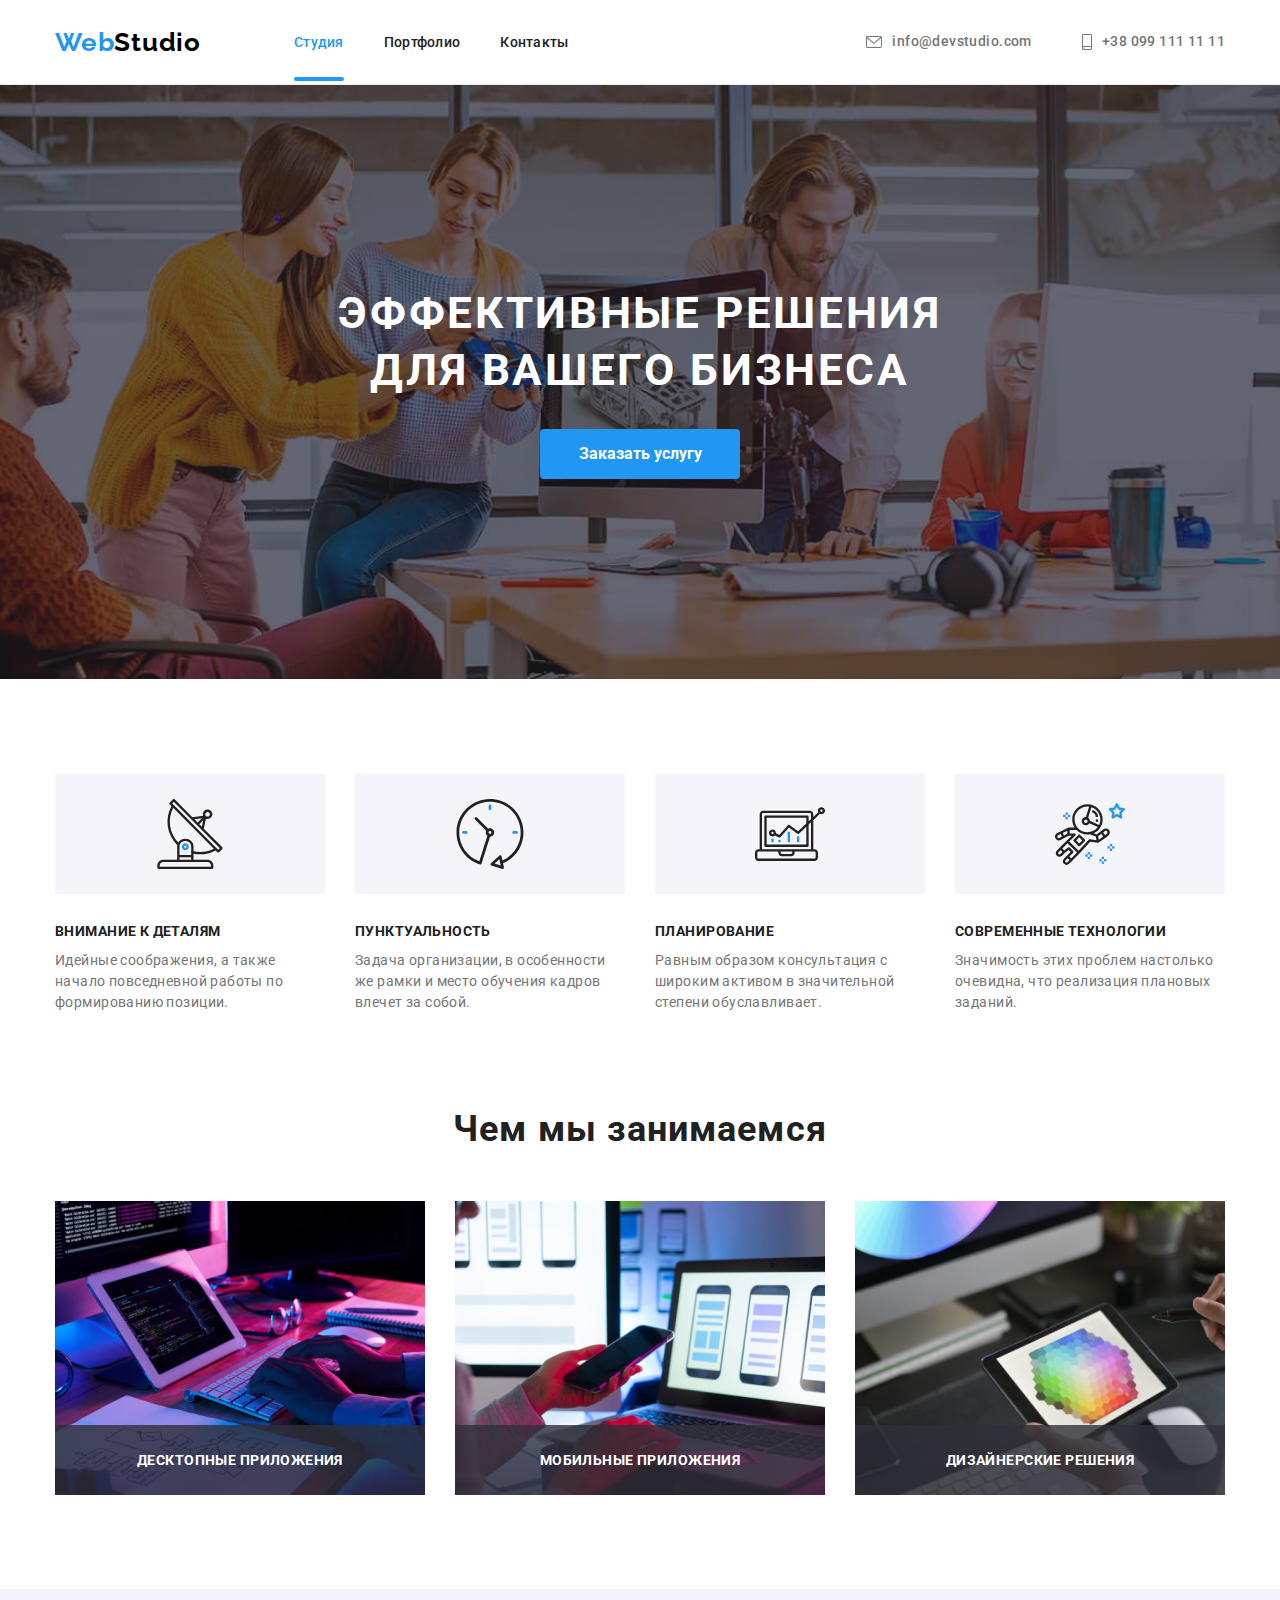
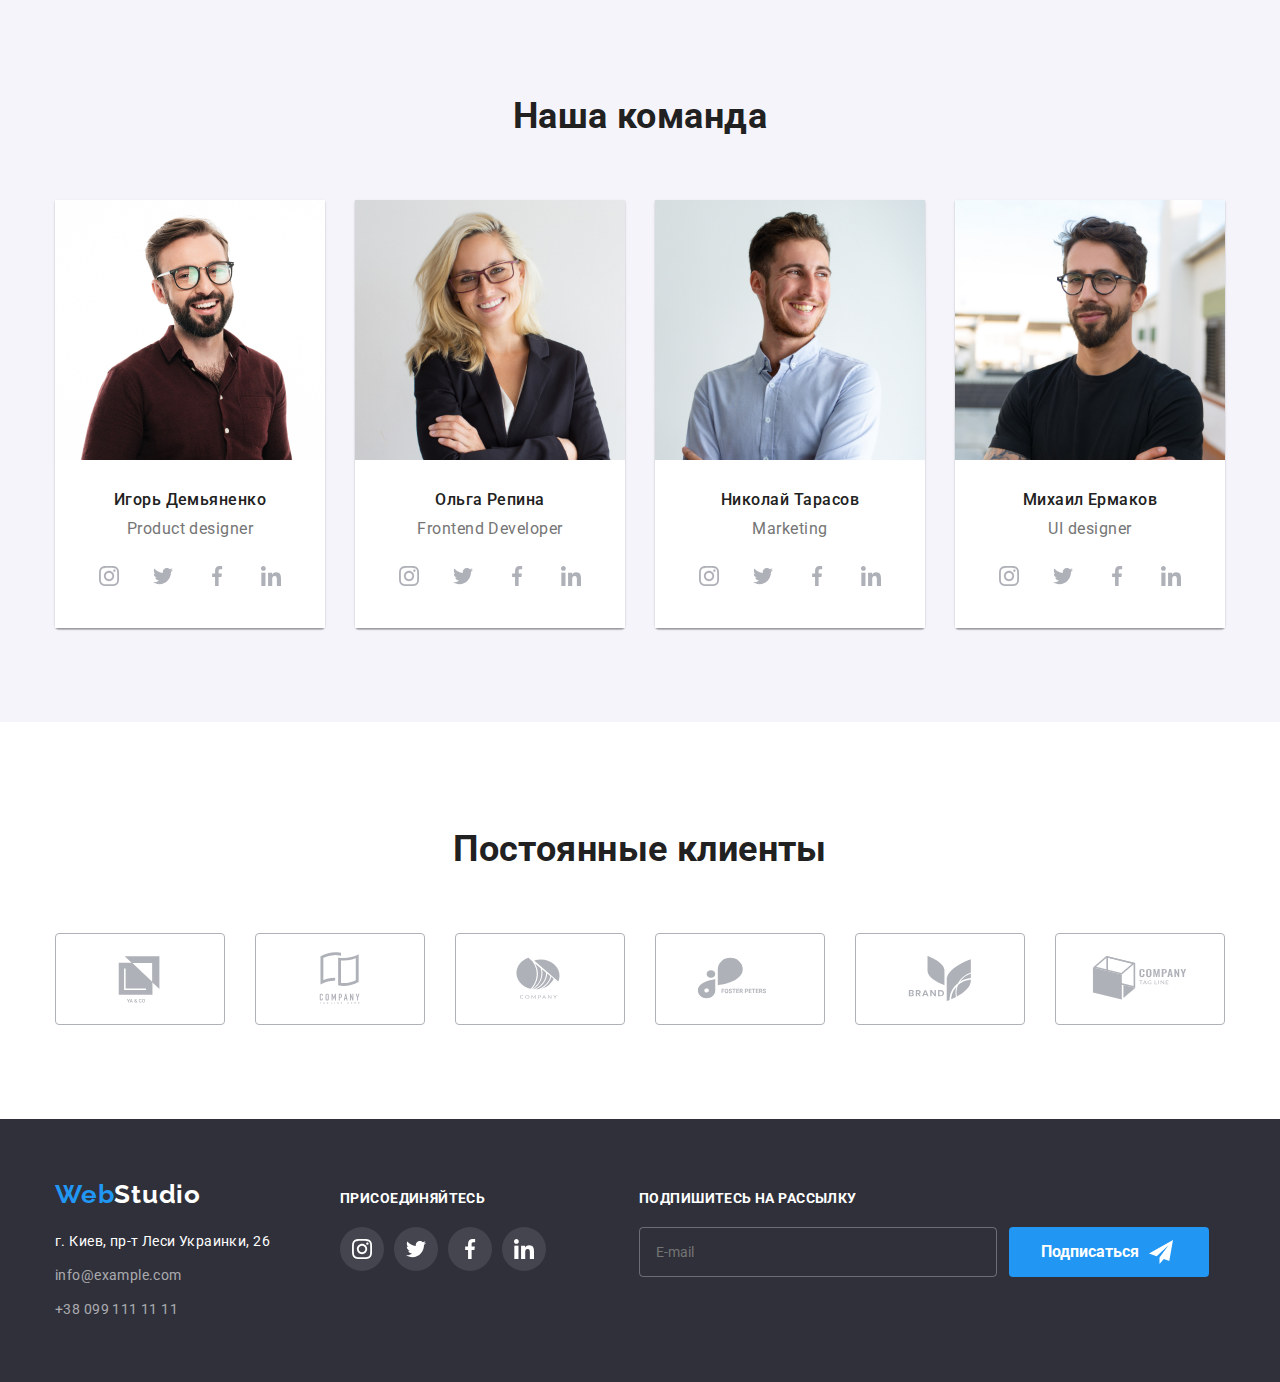
==== index.html @ f6fa7d11 "m" ====
<!DOCTYPE html>
<html lang="ru">
  <head>
    <meta charset="UTF-8" />
    <meta http-equiv="X-UA-Compatible" content="IE=edge" />
    <meta name="viewport" content="width=device-width, initial-scale=1.0" />
    <title>Homework 1</title>
    <link
      href="https://fonts.googleapis.com/css2?family=Raleway:wght@700&family=Roboto:wght@400;500;700;900&display=swap"
      rel="stylesheet"
    />
    <link
      rel="stylesheet"
      href="https://cdnjs.cloudflare.com/ajax/libs/modern-normalize/1.1.0/modern-normalize.min.css"
    />
    <link rel="stylesheet" href="./css/styles.css" />
  </head>

  <body class="page">
    <!--Шапка сайта-->
    <header class="page-header">
      <div class="container header-container">
        <a href="/" class="logoweb">Web<span class="logostudio">Studio</span></a>
        <nav class="nav">
          <ul class="nav-header">
            <li class="nav-item link"><a href="" class="nav-link current">Студия</a></li>
            <li class="nav-item link"><a href="./portfolio.html" class="nav-link">Портфолио</a></li>
            <li class="nav-item link"><a href="" class="nav-link">Контакты</a></li>
          </ul>
        </nav>
        <ul class="nav-container">
          <li class="nav-item-mail">
            <a href="mailto:info@devstudio.com" class="nav-link link">
              <svg class="nav-icon" width="16" height="12">
                <use href="./images/icons.svg#icon-envelope"></use>
              </svg>
              info@devstudio.com
            </a>
          </li>
          <li class="nav-item-tel">
            <a href="tel:+380991111111" class="nav-link link">
              <svg class="nav-icon" width="10" height="16">
                <use href="./images/icons.svg#icon-smartphone"></use>
              </svg>
              +38 099 111 11 11
            </a>
          </li>
        </ul>
      </div>
    </header>
    <main>
      <section class="hero">
        <div class="hero-container container">
          <h1 class="hero-title">Эффективные решения для вашего бизнеса</h1>
          <button type="button" class="button-text button" data-modal-open>Заказать услугу</button>
        </div>
      </section>

      <!--Наши преймущества-->
      <section class="our-advantages section">
        <div class="container">
          <h2 class="visually-hidden">Наши преймущества</h2>
          <ul class="our-advantages-list">
            <li class="advantages-list-item">
              <h3 class="advantages-title advantages-title-antenna">Внимание к деталям</h3>
              <p>
                Идейные соображения, а также начало повседневной работы по формированию позиции.
              </p>
            </li>
            <li class="advantages-list-item">
              <h3 class="advantages-title advantages-title-clock">Пунктуальность</h3>
              <p>
                Задача организации, в особенности же рамки и место обучения кадров влечет за собой.
              </p>
            </li>
            <li class="advantages-list-item">
              <h3 class="advantages-title advantages-title-diagram">Планирование</h3>
              <p>
                Равным образом консультация с широким активом в значительной степени обуславливает.
              </p>
            </li>
            <li class="advantages-list-item">
              <h3 class="advantages-title advantages-title-astronaut">Современные технологии</h3>
              <p>Значимость этих проблем настолько очевидна, что реализация плановых заданий.</p>
            </li>
          </ul>
        </div>
      </section>

      <!--Чем мы занимаемся-->
      <section class="whatdowedo">
        <div class="container container-whatdowedo">
          <h2 class="whatdowedo-title">Чем мы занимаемся</h2>
          <ul class="whatdowedo-list">
            <li class="whatdowedo-list-item">
              <img src="images/img.jpg" width="370" alt="A person typying on the laptop" />
              <p class="whatdowedo-overlay">Десктопные приложения</p>
            </li>
            <li class="whatdowedo-list-item">
              <img src="images/img2.jpg" width="370" alt="A preson looking up the phone" />
              <p class="whatdowedo-overlay">Мобильные приложения</p>
            </li>
            <li class="whatdowedo-list-item">
              <img src="images/img3.jpg" width="370" alt="A tablet with a picture" />
              <p class="whatdowedo-overlay">Дизайнерские решения</p>
            </li>
          </ul>
        </div>
      </section>

      <!--НАША КОММАНДА-->
      <section class="our-team-section section">
        <div class="container">
          <h2 class="our-team-title">Наша команда</h2>
          <ul class="our-team-list">
            <li class="our-team-list-item">
              <img
                src="images/productdesigner.jpg"
                width="270"
                alt="Team member product designer"
              />
              <div class="our-team-list-content-first">
                <h3 class="our-team-members">Игорь Демьяненко</h3>
                <p class="our-team-position">Product designer</p>
                <ul class="social-list list">
                  <li class="social-list-items">
                    <a href="" class="social-list-link link">
                      <svg class="social-list-icon" width="20" height="20">
                        <use href="./images/icons.svg#instagram"></use>
                      </svg>
                    </a>
                  </li>
                  <li class="social-list-items">
                    <a href="" class="social-list-link link">
                      <svg class="social-list-icon" width="20" height="20">
                        <use href="./images/icons.svg#twitter"></use>
                      </svg>
                    </a>
                  </li>
                  <li class="social-list-items">
                    <a href="" class="social-list-link link">
                      <svg class="social-list-icon" width="20" height="20">
                        <use href="./images/icons.svg#facebook"></use>
                      </svg>
                    </a>
                  </li>
                  <li class="social-list-items">
                    <a href="" class="social-list-link link">
                      <svg class="social-list-icon" width="20" height="20">
                        <use href="./images/icons.svg#linkedin"></use>
                      </svg>
                    </a>
                  </li>
                </ul>
              </div>
            </li>
            <li class="our-team-list-item">
              <img
                src="images/frontenddeveloper.jpg"
                width="270"
                alt="Team member Frontend developer"
              />
              <div class="our-team-list-content-second">
                <h3 class="our-team-members">Ольга Репина</h3>
                <p class="our-team-position">Frontend Developer</p>
                <ul class="social-list list">
                  <li class="social-list-items">
                    <a href="" class="social-list-link link">
                      <svg class="social-list-icon" width="20" height="20">
                        <use href="./images/icons.svg#instagram"></use>
                      </svg>
                    </a>
                  </li>
                  <li class="social-list-items">
                    <a href="" class="social-list-link link">
                      <svg class="social-list-icon" width="20" height="20">
                        <use href="./images/icons.svg#twitter"></use>
                      </svg>
                    </a>
                  </li>
                  <li class="social-list-items">
                    <a href="" class="social-list-link link">
                      <svg class="social-list-icon" width="20" height="20">
                        <use href="./images/icons.svg#facebook"></use>
                      </svg>
                    </a>
                  </li>
                  <li class="social-list-items">
                    <a href="" class="social-list-link link">
                      <svg class="social-list-icon" width="20" height="20">
                        <use href="./images/icons.svg#linkedin"></use>
                      </svg>
                    </a>
                  </li>
                </ul>
              </div>
            </li>
            <li class="our-team-list-item">
              <img src="images/marketing.jpg" width="270" alt="Team member for marketing" />
              <div class="our-team-list-content-third">
                <h3 class="our-team-members">Николай Тарасов</h3>
                <p class="our-team-position">Marketing</p>
                <ul class="social-list list">
                  <li class="social-list-items">
                    <a href="" class="social-list-link link">
                      <svg class="social-list-icon" width="20" height="20">
                        <use href="./images/icons.svg#instagram"></use>
                      </svg>
                    </a>
                  </li>
                  <li class="social-list-items">
                    <a href="" class="social-list-link link">
                      <svg class="social-list-icon" width="20" height="20">
                        <use href="./images/icons.svg#twitter"></use>
                      </svg>
                    </a>
                  </li>
                  <li class="social-list-items">
                    <a href="" class="social-list-link link">
                      <svg class="social-list-icon" width="20" height="20">
                        <use href="./images/icons.svg#facebook"></use>
                      </svg>
                    </a>
                  </li>
                  <li class="social-list-items">
                    <a href="" class="social-list-link link">
                      <svg class="social-list-icon" width="20" height="20">
                        <use href="./images/icons.svg#linkedin"></use>
                      </svg>
                    </a>
                  </li>
                </ul>
              </div>
            </li>
            <li class="our-team-list-item">
              <img src="images/uidesigner.jpg" width="270" alt="Team member ui designer" />
              <div class="our-team-list-content-fourth">
                <h3 class="our-team-members">Михаил Ермаков</h3>
                <p class="our-team-position">UI designer</p>
                <ul class="social-list list">
                  <li class="social-list-items">
                    <a href="" class="social-list-link link">
                      <svg class="social-list-icon" width="20" height="20">
                        <use href="./images/icons.svg#instagram"></use>
                      </svg>
                    </a>
                  </li>
                  <li class="social-list-items">
                    <a href="" class="social-list-link link">
                      <svg class="social-list-icon" width="20" height="20">
                        <use href="./images/icons.svg#twitter"></use>
                      </svg>
                    </a>
                  </li>
                  <li class="social-list-items">
                    <a href="" class="social-list-link link">
                      <svg class="social-list-icon" width="20" height="20">
                        <use href="./images/icons.svg#facebook"></use>
                      </svg>
                    </a>
                  </li>
                  <li class="social-list-items">
                    <a href="" class="social-list-link link">
                      <svg class="social-list-icon" width="20" height="20">
                        <use href="./images/icons.svg#linkedin"></use>
                      </svg>
                    </a>
                  </li>
                </ul>
              </div>
            </li>
          </ul>
        </div>
      </section>
      <section class="our-clients section">
        <div class="container">
          <h2 class="our-clients-title">Постоянные клиенты</h2>
          <ul class="our-clients-list">
            <li class="our-clients-list-item">
              <a href="" class="our-clients-link link">
                <svg class="our-clients-icon" width="106" height="60">
                  <use href="./images/icons.svg#logo-first"></use>
                </svg>
              </a>
            </li>
            <li class="our-clients-list-item">
              <a href="" class="our-clients-link link">
                <svg class="our-clients-icon" width="106" height="60">
                  <use href="./images/icons.svg#logo-second"></use>
                </svg>
              </a>
            </li>
            <li class="our-clients-list-item">
              <a href="" class="our-clients-link link">
                <svg class="our-clients-icon" width="106" height="60">
                  <use href="./images/icons.svg#logo-third"></use>
                </svg>
              </a>
            </li>
            <li class="our-clients-list-item">
              <a href="" class="our-clients-link link">
                <svg class="our-clients-icon" width="106" height="60">
                  <use href="./images/icons.svg#logo-fourth"></use>
                </svg>
              </a>
            </li>
            <li class="our-clients-list-item">
              <a href="" class="our-clients-link link">
                <svg class="our-clients-icon" width="106" height="60">
                  <use href="./images/icons.svg#logo-fifth"></use>
                </svg>
              </a>
            </li>
            <li class="our-clients-list-item">
              <a href="" class="our-clients-link link">
                <svg class="our-clients-icon" width="106" height="60">
                  <use href="./images/icons.svg#logo-sixth"></use>
                </svg>
              </a>
            </li>
          </ul>
        </div>
      </section>
    </main>

    <!--Подвал страницы-->
    <footer class="footer">
      <div class="container footer-container">
        <div class="footer-container-first">
          <a href="/" class="logoweb-footer">Web<span class="logostudiofooter">Studio</span></a>
          <address class="address">
            <p class="address-name">г. Киев, пр-т Леси Украинки, 26</p>
            <a class="address-mail link" href="mailto:info@example.com">info@example.com</a>
            <a class="address-tel link" href="tel:+380991111111">+38 099 111 11 11</a>
          </address>
        </div>
        <div class="footer-social-links-container">
          <h2 class="footer-title">Присоединяйтесь</h2>
          <ul class="footer-social-list">
            <li class="social-list-item">
              <a href="" class="social-list-link">
                <svg class="social-list-icon-footer" width="20" height="20">
                  <use href="./images/icons.svg#instagram"></use>
                </svg>
              </a>
            </li>
            <li class="social-list-item">
              <a href="" class="social-list-link">
                <svg class="social-list-icon-footer" width="20" height="20">
                  <use href="./images/icons.svg#twitter"></use>
                </svg>
              </a>
            </li>
            <li class="social-list-item">
              <a href="" class="social-list-link">
                <svg class="social-list-icon-footer" width="20" height="20">
                  <use href="./images/icons.svg#facebook"></use>
                </svg>
              </a>
            </li>
            <li class="">
              <a href="" class="social-list-link">
                <svg class="social-list-icon-footer" width="20" height="20">
                  <use href="./images/icons.svg#linkedin"></use>
                </svg>
              </a>
            </li>
          </ul>
        </div>

        <div class="footer-subscribe-container">
          <form action="footer-subscribe-form">
            <p class="footer-title">Подпишитесь на рассылку</p>
            <span class="subscribe-input-wrapper">
              <input
                type="email"
                class="footer-input-email"
                name="user-email"
                placeholder="E-mail"
                required
              />
              <button type="submit" class="submit-btn button">
                Подписаться
                <svg class="footer-icon-send" width="24" height="24">
                  <use href="./images/icons.svg#icon-send"></use>
                </svg>
              </button>
            </span>
          </form>
        </div>
      </div>
    </footer>

    <div class="backdrop is-hidden" data-modal>
      <div class="modal">
        <button type="button" class="close-btn" data-modal-close>
          <svg class="cross-btn" width="11" height="11">
            <use href="./images/icons.svg#icon-vector"></use>
          </svg>
        </button>
        <form action="" class="modal-form">
          <p class="modal-form-head">Оставьте свои данные, мы вам перезвоним</p>
          <label class="modal-form-field">
            Имя
            <span class="modal-form-input-wrapper">
              <input
                type="text"
                name="user-name"
                class="modal-form-input"
                title="не должно быть цифр и символов"
                minlength="2"
                required
              />

              <svg class="modal-input-icon" width="12" height="12">
                <use href="./images/icons.svg#icon-name"></use>
              </svg>
            </span>
          </label>
          <label class="modal-form-field">
            Телефон
            <span class="modal-form-input-wrapper">
              <input
                type="tel"
                name="user-phone"
                class="modal-form-input"
                title="096-111-11-11"
                required
              />
              <svg class="modal-input-icon" width="13" height="13">
                <use href="./images/icons.svg#icon-phone"></use>
              </svg>
            </span>
          </label>
          <label class="modal-form-field">
            Почта
            <span class="modal-form-input-wrapper">
              <input type="email" name="user-email" class="modal-form-input" required />
              <svg class="modal-input-icon" width="15" height="12">
                <use href="./images/icons.svg#icon-email"></use>
              </svg>
            </span>
          </label>
          <label class="modal-form-field">
            Комментарий
            <textarea
              name="user-message"
              class="modal-form-message"
              placeholder="Введите текст"
            ></textarea>
          </label>
          <input
            type="checkbox"
            name="accept-policy"
            class="modal-form-checkbox visually-hidden"
            id="accept-policy"
          />
          <label for="accept-policy" class="modal-form-checkbox-label"
            >Соглашаюсь с рассылкой и принимаю &nbsp;
            <a href="" class="modal-form-checkbox-link">Условия договора</a>
          </label>
          <button type="submit" class="modal-form-btn button">Отправить</button>
        </form>
      </div>
    </div>
    <script src="./js/modal.js"></script>
  </body>
</html>
---- css/styles.css ----
:root {
  --primary-text-color: #757575;
  --title-text-color: #212121;
  --accent-color: #2196f3;
  --primary-bg-color: white;
}

h1,
h2,
h3,
h4,
h5,
h6,
p {
  margin-top: 0;
  margin-bottom: 0;
}

ul,
ol {
  padding-left: 0;
  margin-top: 0;
  margin-bottom: 0;
}

.list {
  list-style: none;
}

.link {
  text-decoration: none;
  display: block;
}

img {
  display: block;
}
/* Цвет основного текста: #212121
Вторичный цвет  #757575 
цвет контактов rgba(255, 255, 255, 0.6)
белый цвет: #FFFFFF
акцентный цвет = #2196F3  */
/* цвет фона основной #FFFFFF
цвет фона вторичный #2F303A */
body {
  background-color: #ffffff;
  color: #212121;
  font-family: 'Roboto', sans-serif;
  letter-spacing: 0.03em;
  font-size: 14px;
  line-height: 1.71;
}

ul {
  list-style: none;
}
/* НАЧАЛО ШАПКИ И НАВИГАЦИИ НА САЙТЕ */

.page-header {
  border-bottom: 1px solid #ececec;
}
/* .page-header {
  display: flex;
  justify-content: flex-end;
} */
.logoweb {
  text-decoration: none;
  color: #2196f3;
  font-family: 'Raleway';
  font-size: 26px;
  font-weight: 700;
  line-height: 1.19;
  letter-spacing: 0.03em;
  text-align: left;
  margin-right: 95px;
}
.logoweb {
  margin-right: 93px;
}

.logostudio {
  color: black;
  text-decoration: none;
  font-weight: 700;
  font-size: 26px;
  line-height: 1.34;
  letter-spacing: 0.03em;
}
.container {
  width: 1200px;
  margin-left: auto;
  margin-right: auto;
  padding-left: 15px;
  padding-right: 15px;
}
.section {
  padding-top: 94px;
  padding-bottom: 94px;
  margin: 0 auto;
}
.nav {
  display: flex;
  align-items: center;
}
.nav-header {
  display: flex;
}

.nav-link {
  display: block;
  padding-top: 30px;
  padding-bottom: 30px;
  position: relative;
}
.nav-item .current::after {
  content: '';
  position: absolute;
  display: block;
  background-color: var(--accent-color);
  width: 100%;
  height: 4px;
  bottom: -1px;
  border-radius: 2px;
}

.header-container {
  display: flex;
  align-items: center;
}
.nav {
  display: block;
  align-items: center;
}
.nav-container {
  display: flex;
  justify-content: center;
  margin-left: auto;
}
.nav-header a {
  text-decoration: none;
  color: var(--title-text-color);
  font-weight: 500;
  font-size: 14px;
  line-height: 1.2;
  letter-spacing: 0.02em;
}
.nav-link {
  display: flex;
  align-items: center;
}

.nav-email-link,
.nav-tel-link {
  display: block;
  padding-top: 32px;
  padding-bottom: 32px;
  transition: color 250ms cubic-bezier(0.4, 0, 0.2, 1);
}

.nav-link.current,
.nav-link:hover,
.nav-link:focus {
  color: var(--accent-color);
}

.nav-item:not(:last-child) {
  margin-right: 40px;
}

.nav-link,
.nav-link {
  text-decoration: none;
  color: var(--primary-text-color);
  font-weight: 500;
  transition: color 250ms cubic-bezier(0.4, 0, 0.2, 1);
}
.nav-item-mail {
  margin-right: 50px;
}
.nav-link:focus,
.nav-link:hover {
  color: var(--accent-color);
}

.nav-icon {
  margin-right: 10px;
  fill: currentColor;
}

/* ========== КОНЕЦ ШАПКИ И НАВИГАЦИИ НА САЙТЕ============ */

/*======= НАЧАЛО БАННЕРА НА ГЛАВНОЙ СТРАНИЦЕ ==========*/
.page {
  /* width: 1600px; */
  margin: 0 auto;
}
.hero {
  background-color: #c4c4c4;
  padding-top: 200px;
  padding-bottom: 200px;
  background-image: linear-gradient(rgba(47, 48, 58, 0.4), rgba(47, 48, 58, 0.4)),
    url('../images/hero/herobackground.jpg');
  background-size: cover;
  background-repeat: no-repeat;
  background-position: center;
  max-width: 1600px;
  margin-left: auto;
  margin-right: auto;
}
.hero-container {
  display: flex;
  align-items: center;
  flex-direction: column;
}
.hero-title {
  color: #ffffff;

  font-size: 44px;
  line-height: 1.3;
  text-align: center;
  letter-spacing: 0.06em;
  text-transform: uppercase;
  max-width: 670px;
  margin: 0 auto 30px;
}
.button {
  display: block;
  margin: 0 auto;
}
.button {
  border-radius: 4px;
  padding: 10px 32px;
  box-sizing: border-box;
  width: 200px;
  height: 50px;
  text-align: center;
}
.button,
.button-text {
  border: none;
  font-family: inherit;
  color: white;
  background-color: var(--accent-color);
  font-weight: bold;
  font-size: 16px;
  line-height: 1.8;
  cursor: pointer;
  transition: background-color 250ms cubic-bezier(0.4, 0, 0.2, 1);
}
.button-text:hover,
.button-text:focus {
  box-shadow: 0px 4px 4px rgba(0, 0, 0, 0.15);
  background-color: #188ce8;

  width: 200px;
  height: 50px;
  left: 700px;
  top: 430px;
}

/* ==========КОНЕЦ БАННЕРА НА ГЛАВНОЙ СТРАНИЦЕ ==================*/

/*========= НАШИ ПРЕЙМУЩЕСТВА НАЧАЛО РАЗДЕЛА =================*/
.visually-hidden {
  position: absolute;
  width: 1px;
  height: 1px;
  margin: -1px;
  border: 0;
  padding: 0;
  white-space: nowrap;
  clip-path: inset(100%);
  clip: rect(0 0 0 0);
  overflow: hidden;
}

.our-advantages {
  display: flex;
  align-items: center;
  padding-bottom: 95px;
  padding-top: 95px;
}
.our-advantages-list {
  display: flex;
  align-items: center;
  margin-left: -30px;
  margin-top: -30px;
}
.advantages-list-item {
  width: calc((100% - 90px) / 4);
  margin-left: 30px;
  margin-top: 30px;
}
.advantages-list-item:last-child {
  margin-right: 0;
}

.advantages-title-antenna::before {
  display: block;
  background-color: #f5f4fa;
  background-size: 70px, 70px;
  background-repeat: no-repeat;
  background-position: center center;
  margin-bottom: 30px;
  content: '';
  width: 270px;
  height: 120px;
  background-image: url(../images/our-advantages-elements/antenna.svg);
}
.advantages-title-clock::before {
  display: block;
  background-color: #f5f4fa;
  background-size: 70px, 70px;
  background-repeat: no-repeat;
  background-position: center center;
  margin-bottom: 30px;
  content: '';
  width: 270px;
  height: 120px;
  background-image: url(../images/our-advantages-elements/clock.svg);
}

.advantages-title-diagram::before {
  display: block;
  background-color: #f5f4fa;
  background-size: 70px, 70px;
  background-repeat: no-repeat;
  background-position: center center;
  margin-bottom: 30px;
  content: '';
  width: 270px;
  height: 120px;
  background-image: url(../images/our-advantages-elements/diagram.svg);
}

.advantages-title-astronaut::before {
  display: block;
  background-color: #f5f4fa;
  background-size: 70px, 70px;
  background-repeat: no-repeat;
  background-position: center center;
  margin-bottom: 30px;
  content: '';
  width: 270px;
  height: 120px;
  background-image: url(../images/our-advantages-elements/astronaut.svg);
}

.advantages-title {
  margin-bottom: 10px;
  font-weight: bold;
  font-size: 14px;
  line-height: 1.14;
  letter-spacing: 0.03em;
  text-transform: uppercase;
}

.our-advantages-list p {
  font-size: 14px;
  line-height: 1.5;
  letter-spacing: 0.03em;
  color: var(--primary-text-color);
}
/* =========НАШИ ПРЕЙМУЩЕСТВА КОНЕЦ РАЗДЕЛА ===========*/

/* =====ЧЕМ МЫ ЗАНИМАЕМСЯ НА ГЛАВНОЙ СТРАНИЦЕ========= */
.whatdowedo {
  padding-bottom: 94px;
}
.whatdowedo-title {
  font-weight: 700;
  font-size: 36px;
  line-height: 1.2;
  letter-spacing: 0.03em;
}
.whatdowedo-title {
  text-align: center;
  margin: 0 auto;
  margin-bottom: 50px;
}

.whatdowedo-list {
  display: flex;
  align-items: center;
  margin-left: -30px;
  margin-top: -30px;
}
.whatdowedo-list-item {
  width: calc((100% - 60px) / 3);
  margin-left: 30px;
  margin-top: 30px;
}

.whatdowedo-list-item {
  position: relative;
  width: 370px;
}

.whatdowedo-overlay {
  position: absolute;
  width: 100%;
  height: 70px;
  left: 0;
  bottom: 0;
  text-align: center;
  text-transform: uppercase;
  padding: 27px 20px;
  font-weight: 700;
  font-size: 14px;
  line-height: 1.17;
  color: #ffffff;
  background-color: rgba(47, 48, 58, 0.8);
}
/*========== ЧЕМ МЫ ЗАНИМАЕМСЯ КОНЕЦ =========*/

/*============== НАША КОММАНДА НАЧАЛО (НА ГЛАВНОЙ СТРАНИЦЕ)========== */
.our-team-section {
  background-color: #f5f4fa;
}
.our-team-title {
  text-align: center;
}
.our-team-title,
.our-clients-title {
  text-align: center;
  color: #212121;
  font-style: normal;
  font-weight: bold;
  font-size: 36px;
  line-height: 1.85;
  margin-bottom: 50px;
}
.our-team-list {
  display: flex;
  align-items: center;
  margin-left: -30px;
  margin-top: -30px;
}
.our-team-list-item {
  width: calc((100% - 60px) / 4);
  margin-left: 30px;
  margin-top: 30px;
  box-shadow: 0px 1px 3px rgba(0, 0, 0, 0.12), 0px 1px 1px rgba(0, 0, 0, 0.14),
    0px 2px 1px rgba(0, 0, 0, 0.2);
  border-radius: 0px 0px 4px 4px;
}
.our-team-members {
  font-weight: 500;
  font-size: 16px;
  line-height: 1.2;
  letter-spacing: 0.03em;
  margin-bottom: 10px;
}

.our-team-position {
  font-weight: normal;
  font-size: 16px;
  line-height: 1.2;
  letter-spacing: 0.03em;
  color: var(--primary-text-color);
  margin-bottom: 16px;
}
.our-team-list-content-first,
.our-team-list-content-second,
.our-team-list-content-third,
.our-team-list-content-fourth {
  text-align: center;
  background-color: #ffffff;
}
.our-team-list-content-first {
  padding-top: 30px;
  padding-right: 32px;
  padding-bottom: 30px;
  padding-left: 32px;
}
.our-team-list-content-second {
  padding-top: 30px;
  padding-right: 32px;
  padding-bottom: 30px;
  padding-left: 32px;
}
.our-team-list-content-third {
  padding-top: 30px;
  padding-right: 32px;
  padding-bottom: 30px;
  padding-left: 32px;
}
.our-team-list-content-fourth {
  padding-top: 30px;
  padding-right: 32px;
  padding-bottom: 30px;
  padding-left: 32px;
}
.social-list-link:hover,
.social-list-link:focus {
  background-color: var(--accent-color);
}
.social-list-icon {
  fill: #afb1b8;
  transition: fill 250ms cubic-bezier(0.4, 0, 0.2, 1);
}
.social-list-link:hover > .social-list-icon,
.social-list-link:focus > .social-list-icon {
  fill: white;
}

.social-list {
  display: flex;
  justify-content: space-between;
}
.social-list-link {
  display: flex;
  justify-content: center;
  align-items: center;
  width: 44px;
  height: 44px;
  border-radius: 50%;
  background-color: var(--primary-bg-color);
  transition: background-color 250ms cubic-bezier(0.4, 0, 0.2, 1);
}

/*  =======РАЗДЕЛ НАША КОМАНДА КОНЕЦ (НА ГЛАВНОЙ СТРАНИЦЕ)======== */
/* ===========РАЗДЕЛ НАШИ КЛИЕНТЫ========= */
.our-clients-icon {
  fill: #afb1b8;
  transition: fill 250ms cubic-bezier(0.4, 0, 0.2, 1);
}

.our-clients-link:hover,
.our-clients-link:focus {
  border: #2196f3;
  border: 1px solid #2196f3;
}
.our-clients-link:hover > .our-clients-icon,
.our-clients-link:focus > .our-clients-icon {
  fill: #2196f3;
}

.our-clients-link {
  display: flex;
  justify-content: center;
  align-items: center;
  width: 170px;
  height: 92px;
  border: 1px solid #afb1b8;
  border-radius: 4px;
  transition: border 250ms cubic-bezier(0.4, 0, 0.2, 1);
}
.our-clients-list-item:not(:last-child) {
  margin-right: 30px;
}
.our-clients-list {
  display: flex;
}
/* ===============КОНЕЦ НАШИ КЛИЕНТЫ===================== */
/* -=========ФИЛЬТР НА СТРАНИЦЕ ПОРТФОЛИО НАЧАЛО =========*/
.button-text-examples {
  font-family: inherit;
  background-color: #f5f4fa;
  color: #212121;
  font-weight: 500;
  font-size: 16px;
  line-height: 1.62;
  letter-spacing: 0.03em;
  transition: background-color 250ms cubic-bezier(0.4, 0, 0.2, 1),
    color 250ms cubic-bezier(0.4, 0, 0.2, 1), box-shadow 250ms cubic-bezier(0.4, 0, 0.2, 1);
}
.button-text-examples:hover,
.button-text-examples:focus {
  background-color: #2196f3;
  color: white;
  box-shadow: 0px 3px 1px rgba(0, 0, 0, 0.1), 0px 1px 2px rgba(0, 0, 0, 0.08),
    0px 2px 2px rgba(0, 0, 0, 0.12);
}

.work-examples-container {
  display: flex;
}
.work-examples-container {
  justify-content: center;
  margin-bottom: 50px;
}
.work-example-title {
  margin-bottom: 4px;
}
.button-examples-item {
  display: block;
}

.button-examples-item:not(:last-child) {
  margin-right: 8px;
}
.button-text-examples {
  padding: 6px 22px;
  border-radius: 4px;
  color: #212121;
  /* box-shadow: 0px 3px 1px rgba(0, 0, 0, 0.1), 0px 1px 2px rgba(0, 0, 0, 0.08),
    0px 2px 2px rgba(0, 0, 0, 0.12); */
  border: #f5f4fa;
}

button {
  box-sizing: border-box;
}
.buttons-list,
.button-examples-item {
  display: block;
}

.button-web {
  padding: 73px 38px;
}
/* ============ ФИЛЬТР В ПОРТФОЛИО КОНЕЦ=========== */

/* =========ПРИМЕРЫ РАБОТ В ПОРТФОЛИО =========*/
.work-example-title {
  color: #212121;
  font-style: normal;
  font-weight: bold;
  font-size: 18px;
  line-height: 2;
}
.work-example-type-one {
  color: #757575;
  font-size: 16px;
  line-height: 1.8;
}

.work-examples-content {
  padding: 20px 30px;
  border-bottom: 1px solid #eeeeee;
  border-right: 1px solid #eeeeee;
  border-left: 1px solid #eeeeee;
}
.work-examples {
  display: flex;
  flex-wrap: wrap;
}

.work-examples-list-link:hover,
.work-examples-list-link:focus {
  box-shadow: 0px 1px 1px rgba(0, 0, 0, 0.12), 0px 4px 4px rgba(0, 0, 0, 0.06),
    1px 4px 6px rgba(0, 0, 0, 0.16);
}

.work-examples-list-item {
  margin-right: 30px;
}
.work-examples-list-item:nth-child(3n + 3) {
  margin-right: 0;
}
.work-examples-list-item {
  margin-bottom: 30px;
}
.work-examples-list-item:nth-last-child(-n + 3) {
  margin-bottom: 0;
}
.work-examples-list-item {
  width: 370px;
}

/* =========КОНЕЦ ПРИМЕРОВ РАБОТ В ПОРТФОЛИО============== */

/* =======ФУТЕР НА ГЛАВНОЙ СТРАНИЦУ И ПОРТФОЛИО======= */
.footer {
  background-color: #2f303a;
  font-style: normal;
  padding-top: 60px;
  padding-bottom: 60px;
}

.logoweb-footer {
  text-decoration: none;
  color: #2196f3;
  font-family: 'Raleway';
  font-size: 26px;
  font-weight: 700;
  line-height: 1.19;
  letter-spacing: 0.03em;
}
.logoweb-footer {
  margin-bottom: 20px;
}
.logostudiofooter {
  color: white;
  text-decoration: none;
  font-weight: 700;
  font-size: 26px;
  line-height: 35, 96px;
  letter-spacing: 0.03em;
}
.footer-list {
  list-style: none;
}
.address-name {
  max-width: 232px;
  color: white;
  font-style: normal;
  font-weight: normal;
  font-size: 14px;
  line-height: 1.71;
  margin-bottom: 10px;
}

.address-mail,
.address-tel {
  display: block;
}
.logoweb-footer {
  display: block;
}
.address-mail {
  margin-bottom: 10px;
}
.address-mail,
.address-tel {
  text-decoration: none;
  font-style: normal;
  color: rgba(255, 255, 255, 0.6);
  font-weight: 400;
  font-size: 14px;
  line-height: 1.71;
  letter-spacing: 0.03em;
}
/* =======КОНЕЦ ФУТЕРА======== */
.footer-container-first {
  margin-right: 70px;
}

.footer-container {
  display: flex;
  align-items: baseline;
}

.footer-social-links-container {
  display: flex;
  flex-direction: column;
    margin-right: 93px;
}

.footer-social-list {
  display: flex;
  justify-content: center;
}
.social-list-icon-footer {
  fill: white;
}
.social-list-link {
  display: flex;
  justify-content: center;
  align-items: center;
  width: 44px;
  height: 44px;
  border-radius: 50%;
  background-color: rgba(255, 255, 255, 0.1);
}

.footer-title {
  text-transform: uppercase;
  font-size: 14px;
  color: var(--primary-bg-color);
  margin-bottom: 20px;
  font-family: inherit;
font-style: normal;
font-weight: bold;
font-size: 14px;
line-height: 1.14;
letter-spacing: 0.03em;
text-transform: uppercase;
}
.social-list-item {
  margin-right: 10px;
}
/* ==========КОНЕЦ ФУТЕРА ================== */

.blue-list-img-wrapper {
  display: flex;
}

.overlay {
  background-color: rgba(33, 150, 243, 0.9);
  color: #ffffff;
  font-family: inherit;
  font-style: normal;
  font-weight: normal;
  font-size: 18px;
  line-height: 1.75;
  position: absolute;
  top: 0;
  left: 0;
  height: 100%;
  width: 100%;
  /* overflow: auto; */
  transform: translateY(100%);
  padding: 64px 24px;
  transition: transform 250ms cubic-bezier(0.4, 0, 0.2, 1);
}
.blue-list-img-wrapper {
  position: relative;
  overflow: hidden;
}

.blue-list-img-wrapper:hover .overlay,
.blue-list-img-wrapper:focus .overlay {
  transform: translateY(0%);
}
/* ======BACKDROP НАЧАЛО ============= */

.backdrop {
  position: fixed;
  top: 0;
  left: 0;
  width: 100%;
  height: 100%;
  background-color: rgba(0, 0, 0, 0.5);

  opacity: 1;
  visibility: visible;
  pointer-events: auto;
  transition: opacity 500ms linear, visibility 500ms linear;
}
.backdrop.is-hidden {
  opacity: 0;
  visibility: hidden;
  pointer-events: none;
}

.modal {
    width: 528px;
  min-height: 581px;
  position: absolute;
  top: 50%;
  left: 50%;
  transform: translate(-50%, -50%);
  background-color: white;
  padding: 40px;
}
/* ===========BACKDROP КОНЕЦ=============== */
.cross-btn {
  fill: var(--title-text-color);
  background-color: white;
}

.close-btn {
  display: flex;
  justify-content: center;
  align-items: center;
  fill: #000000;
  position: absolute;
  top: 8px;
  right: 8px;
  width: 30px;
  height: 30px;
  border: 1px solid rgba(0, 0, 0, 0.1);
  border-radius: 50%;
  background-color: transparent;
  padding: 0;
  cursor: pointer;
   transition: fill 250ms cubic-bezier(0.4, 0, 0.2, 1);
}
.close-btn:focus > .cross-btn,
.close-btn:hover > .cross-btn{
fill: var(--accent-color);
}

/* ===== ОКНО ВСПЛЫВАЮЩЕЕ============ */

}
.modal-form {
  display: flex;
  flex-direction: column;
}
.modal-form-head {
  font-family: inherit;
  font-style: normal;
  font-weight: bold;
  font-size: 20px;
  line-height: 1.15;
  text-align: center;
  letter-spacing: 0.03em;
  color: #212121;
  margin-bottom: 12px;
}
.modal-form-input {
  width: 100%;
  height: 40px;
  border: 1px solid rgba(33, 33, 33, 0.2);
  border-radius: 4px;
  padding-left: 42px;
}
.modal-form-input:focus {
  border-color: var(--accent-color);
  border-radius: 4px;
  outline: none;
}

.modal-form-field {
  margin-bottom: 10px;
  /* position: relative;
} */
    font-size: 12px;
    line-height: 1.17;
    color:  #757575;
}


.modal-form-input-wrapper {
  position: relative;
  display: block;
  margin-top: 4px;
  margin-bottom: 10px;
}
.modal-input-icon {
  position: absolute;
  top: 50%;
  left: 12px;
  transform: translateY(-50%);
  display: block;
  width: 12px;
  height: 12px;
  fill: #212121;
   transition: fill 250ms cubic-bezier(0.4, 0, 0.2, 1);
}

.modal-form-input:focus + .modal-input-icon {
  fill: var(--accent-color);
}
.modal-form-message {
  width: 100%;
  margin-top: 4px;
  resize: none;
  height: 120px;
  border: 1px solid rgba(33, 33, 33, 0.2);
  border-radius: 4px;
  padding: 12px 16px;
  margin-bottom: 20px;
}
.modal-form-message::placeholder {
  text-decoration: uppercase;
  color: rgba(117, 117, 117, 0.5);
}
.modal-form-message:focus {
  border-color: var(--accent-color);
  outline: none;
}

.modal-form-checkbox-label::before {
  display: block;
  content: '';
  width: 18px;
  height: 18px;
  border: 1px solid rgba(33, 33, 33);
  background-color: white;
  border-radius: 4px;
  margin-right: 8px;
}
.modal-form-checkbox:checked + .modal-form-checkbox-label::before {
  background-image: url('../images/check-icon/check-icon.svg');
  cursor: pointer;
}

.modal-form-checkbox-label {
  display: flex;
  justify-content: center;
  align-items: center;
  margin-bottom: 30px;
}
.modal-form-btn {
  margin: 0 auto;
  width: 200px;
  border-radius: 4px;
  border: none;
}
.modal-form-btn:hover,
.modal-form-btn:focus{
  box-shadow: 0px 4px 4px rgba(0, 0, 0, 0.15);
  background-color: #188ce8;
}

.modal-form-checkbox-link{
 color: #2196F3;
}

/* РАССЫЛКА */
.subscribe-input-wrapper{
  display: flex;
}

.footer-subscribe-form{
      display: block;
}
.footer-subscribe-container{
  display: block;
}
.footer-input-email{
  width: 358px;
  height: 50px;
      border: 1px solid rgba(255, 255, 255, 0.3);
    border-radius: 4px;
    padding: 15px 16px;
    margin-right: 12px;
    color: var(--secondary-text-color);
    background: none;
}

.submit-btn{
  border: none;
  display: flex;
    align-items: center;
}

.submit-btn:hover,
.submit-btn:focus{
    box-shadow: 0px 4px 4px rgba(0, 0, 0, 0.15);
  background-color: #188ce8;
}

.footer-icon-send{
  fill: #ffffff;
  margin-left: 10px;
}

.modal-form-input::placeholder{
    text-decoration: uppercase;
  color: rgba(117, 117, 117, 0.5);
}
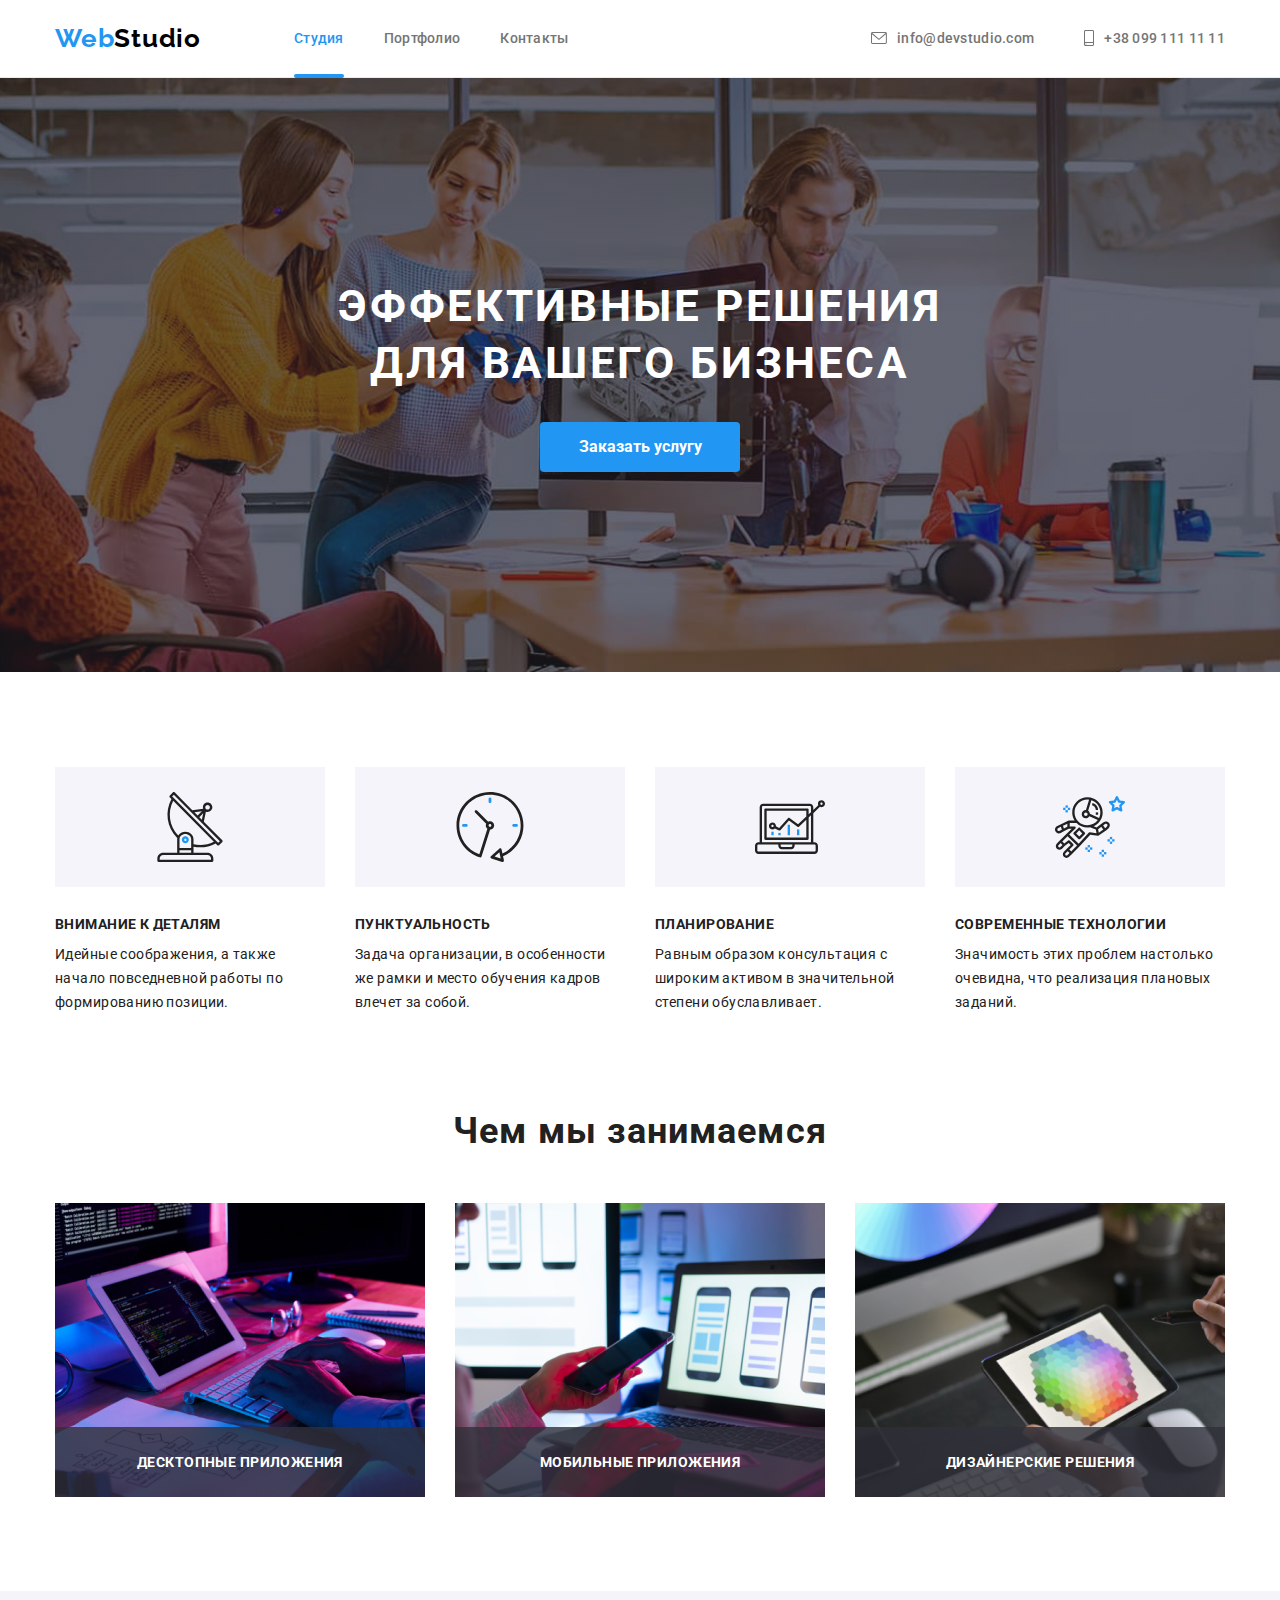
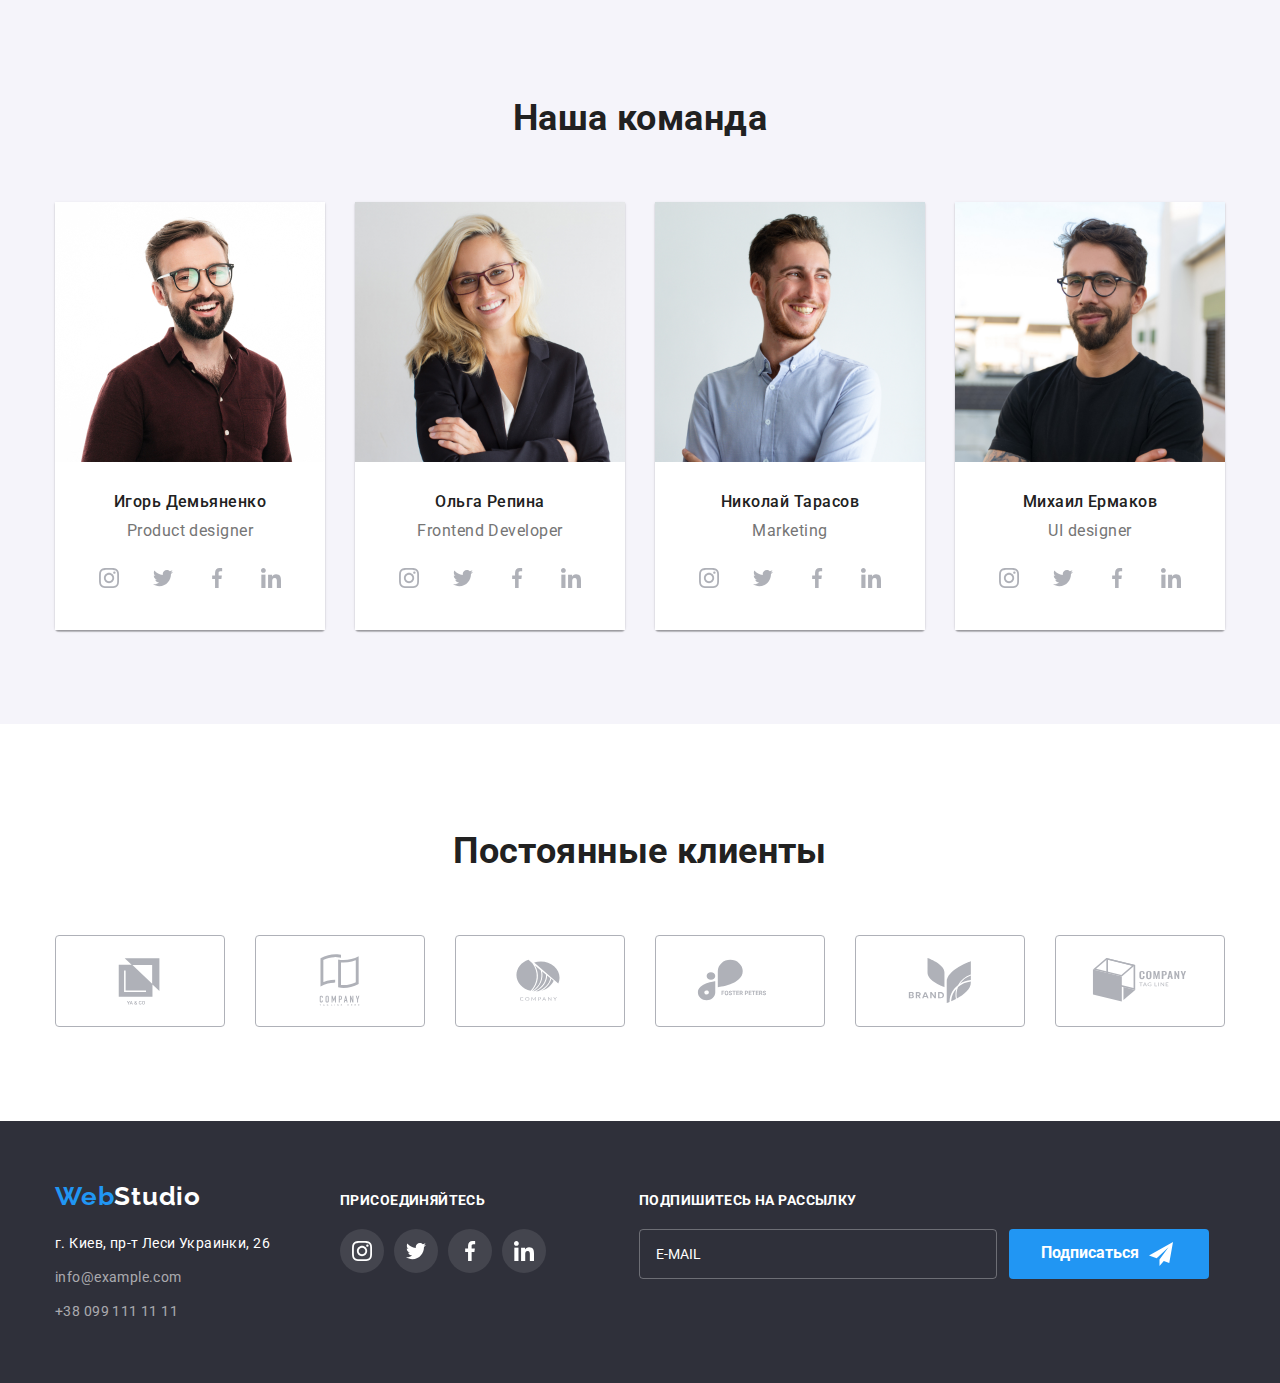
==== commit 2c31c255: "hw" ====
--- a/index.html
+++ b/index.html
@@ -13,7 +13,7 @@
       rel="stylesheet"
       href="https://cdnjs.cloudflare.com/ajax/libs/modern-normalize/1.1.0/modern-normalize.min.css"
     />
-    <link rel="stylesheet" href="./css/styles.css" />
+    <link rel="stylesheet" href="./css/main.min.css" />
   </head>
 
   <body class="page">
@@ -51,7 +51,7 @@
     <main>
       <section class="hero">
         <div class="hero-container container">
-          <h1 class="hero-title">Эффективные решения для вашего бизнеса</h1>
+          <h1 class="hero__title">Эффективные решения для вашего бизнеса</h1>
           <button type="button" class="button-text button" data-modal-open>Заказать услугу</button>
         </div>
       </section>
@@ -63,19 +63,19 @@
           <ul class="our-advantages-list">
             <li class="advantages-list-item">
               <h3 class="advantages-title advantages-title-antenna">Внимание к деталям</h3>
-              <p>
+              <p class="">
                 Идейные соображения, а также начало повседневной работы по формированию позиции.
               </p>
             </li>
             <li class="advantages-list-item">
               <h3 class="advantages-title advantages-title-clock">Пунктуальность</h3>
-              <p>
+              <p class="">
                 Задача организации, в особенности же рамки и место обучения кадров влечет за собой.
               </p>
             </li>
             <li class="advantages-list-item">
               <h3 class="advantages-title advantages-title-diagram">Планирование</h3>
-              <p>
+              <p class="">
                 Равным образом консультация с широким активом в значительной степени обуславливает.
               </p>
             </li>
@@ -111,42 +111,42 @@
       <!--НАША КОММАНДА-->
       <section class="our-team-section section">
         <div class="container">
-          <h2 class="our-team-title">Наша команда</h2>
+          <h2 class="our-team__title">Наша команда</h2>
           <ul class="our-team-list">
-            <li class="our-team-list-item">
+            <li class="our-team-list__item">
               <img
                 src="images/productdesigner.jpg"
                 width="270"
                 alt="Team member product designer"
               />
-              <div class="our-team-list-content-first">
-                <h3 class="our-team-members">Игорь Демьяненко</h3>
-                <p class="our-team-position">Product designer</p>
+              <div class="our-team-list-content">
+                <h3 class="our-team-list__member">Игорь Демьяненко</h3>
+                <p class="our-team-list__position">Product designer</p>
                 <ul class="social-list list">
-                  <li class="social-list-items">
-                    <a href="" class="social-list-link link">
-                      <svg class="social-list-icon" width="20" height="20">
+                  <li class="social-list__item">
+                    <a href="" class="social-list__link link">
+                      <svg class="social-list__icon" width="20" height="20">
                         <use href="./images/icons.svg#instagram"></use>
                       </svg>
                     </a>
                   </li>
-                  <li class="social-list-items">
-                    <a href="" class="social-list-link link">
-                      <svg class="social-list-icon" width="20" height="20">
+                  <li class="social-list__item">
+                    <a href="" class="social-list__link link">
+                      <svg class="social-list__icon" width="20" height="20">
                         <use href="./images/icons.svg#twitter"></use>
                       </svg>
                     </a>
                   </li>
-                  <li class="social-list-items">
-                    <a href="" class="social-list-link link">
-                      <svg class="social-list-icon" width="20" height="20">
+                  <li class="social-list__item">
+                    <a href="" class="social-list__link link">
+                      <svg class="social-list__icon" width="20" height="20">
                         <use href="./images/icons.svg#facebook"></use>
                       </svg>
                     </a>
                   </li>
-                  <li class="social-list-items">
-                    <a href="" class="social-list-link link">
-                      <svg class="social-list-icon" width="20" height="20">
+                  <li class="social-list__item">
+                    <a href="" class="social-list__link link">
+                      <svg class="social-list__icon" width="20" height="20">
                         <use href="./images/icons.svg#linkedin"></use>
                       </svg>
                     </a>
@@ -154,40 +154,40 @@
                 </ul>
               </div>
             </li>
-            <li class="our-team-list-item">
+            <li class="our-team-list__item">
               <img
                 src="images/frontenddeveloper.jpg"
                 width="270"
                 alt="Team member Frontend developer"
               />
-              <div class="our-team-list-content-second">
-                <h3 class="our-team-members">Ольга Репина</h3>
-                <p class="our-team-position">Frontend Developer</p>
+              <div class="our-team-list-content">
+                <h3 class="our-team-list__member">Ольга Репина</h3>
+                <p class="our-team-list__position">Frontend Developer</p>
                 <ul class="social-list list">
-                  <li class="social-list-items">
-                    <a href="" class="social-list-link link">
-                      <svg class="social-list-icon" width="20" height="20">
+                  <li class="social-list__item">
+                    <a href="" class="social-list__link link">
+                      <svg class="social-list__icon" width="20" height="20">
                         <use href="./images/icons.svg#instagram"></use>
                       </svg>
                     </a>
                   </li>
-                  <li class="social-list-items">
-                    <a href="" class="social-list-link link">
-                      <svg class="social-list-icon" width="20" height="20">
+                  <li class="social-list__item">
+                    <a href="" class="social-list__link link">
+                      <svg class="social-list__icon" width="20" height="20">
                         <use href="./images/icons.svg#twitter"></use>
                       </svg>
                     </a>
                   </li>
-                  <li class="social-list-items">
-                    <a href="" class="social-list-link link">
-                      <svg class="social-list-icon" width="20" height="20">
+                  <li class="social-list__item">
+                    <a href="" class="social-list__link link">
+                      <svg class="social-list__icon" width="20" height="20">
                         <use href="./images/icons.svg#facebook"></use>
                       </svg>
                     </a>
                   </li>
-                  <li class="social-list-items">
-                    <a href="" class="social-list-link link">
-                      <svg class="social-list-icon" width="20" height="20">
+                  <li class="social-list__item">
+                    <a href="" class="social-list__link link">
+                      <svg class="social-list__icon" width="20" height="20">
                         <use href="./images/icons.svg#linkedin"></use>
                       </svg>
                     </a>
@@ -195,36 +195,36 @@
                 </ul>
               </div>
             </li>
-            <li class="our-team-list-item">
+            <li class="our-team-list__item">
               <img src="images/marketing.jpg" width="270" alt="Team member for marketing" />
-              <div class="our-team-list-content-third">
-                <h3 class="our-team-members">Николай Тарасов</h3>
-                <p class="our-team-position">Marketing</p>
+              <div class="our-team-list-content">
+                <h3 class="our-team-list__member">Николай Тарасов</h3>
+                <p class="our-team-list__position">Marketing</p>
                 <ul class="social-list list">
-                  <li class="social-list-items">
-                    <a href="" class="social-list-link link">
-                      <svg class="social-list-icon" width="20" height="20">
+                  <li class="social-list__item">
+                    <a href="" class="social-list__link link">
+                      <svg class="social-list__icon" width="20" height="20">
                         <use href="./images/icons.svg#instagram"></use>
                       </svg>
                     </a>
                   </li>
-                  <li class="social-list-items">
-                    <a href="" class="social-list-link link">
-                      <svg class="social-list-icon" width="20" height="20">
+                  <li class="social-list__item">
+                    <a href="" class="social-list__link link">
+                      <svg class="social-list__icon" width="20" height="20">
                         <use href="./images/icons.svg#twitter"></use>
                       </svg>
                     </a>
                   </li>
-                  <li class="social-list-items">
-                    <a href="" class="social-list-link link">
-                      <svg class="social-list-icon" width="20" height="20">
+                  <li class="social-list__item">
+                    <a href="" class="social-list__link link">
+                      <svg class="social-list__icon" width="20" height="20">
                         <use href="./images/icons.svg#facebook"></use>
                       </svg>
                     </a>
                   </li>
-                  <li class="social-list-items">
-                    <a href="" class="social-list-link link">
-                      <svg class="social-list-icon" width="20" height="20">
+                  <li class="social-list__item">
+                    <a href="" class="social-list__link link">
+                      <svg class="social-list__icon" width="20" height="20">
                         <use href="./images/icons.svg#linkedin"></use>
                       </svg>
                     </a>
@@ -232,36 +232,36 @@
                 </ul>
               </div>
             </li>
-            <li class="our-team-list-item">
+            <li class="our-team-list__item">
               <img src="images/uidesigner.jpg" width="270" alt="Team member ui designer" />
-              <div class="our-team-list-content-fourth">
-                <h3 class="our-team-members">Михаил Ермаков</h3>
-                <p class="our-team-position">UI designer</p>
+              <div class="our-team-list-content">
+                <h3 class="our-team-list__member">Михаил Ермаков</h3>
+                <p class="our-team-list__position">UI designer</p>
                 <ul class="social-list list">
-                  <li class="social-list-items">
-                    <a href="" class="social-list-link link">
-                      <svg class="social-list-icon" width="20" height="20">
+                  <li class="social-list__item">
+                    <a href="" class="social-list__link link">
+                      <svg class="social-list__icon" width="20" height="20">
                         <use href="./images/icons.svg#instagram"></use>
                       </svg>
                     </a>
                   </li>
-                  <li class="social-list-items">
-                    <a href="" class="social-list-link link">
-                      <svg class="social-list-icon" width="20" height="20">
+                  <li class="social-list__item">
+                    <a href="" class="social-list__link link">
+                      <svg class="social-list__icon" width="20" height="20">
                         <use href="./images/icons.svg#twitter"></use>
                       </svg>
                     </a>
                   </li>
-                  <li class="social-list-items">
-                    <a href="" class="social-list-link link">
-                      <svg class="social-list-icon" width="20" height="20">
+                  <li class="social-list__item">
+                    <a href="" class="social-list__link link">
+                      <svg class="social-list__icon" width="20" height="20">
                         <use href="./images/icons.svg#facebook"></use>
                       </svg>
                     </a>
                   </li>
-                  <li class="social-list-items">
-                    <a href="" class="social-list-link link">
-                      <svg class="social-list-icon" width="20" height="20">
+                  <li class="social-list__item">
+                    <a href="" class="social-list__link link">
+                      <svg class="social-list__icon" width="20" height="20">
                         <use href="./images/icons.svg#linkedin"></use>
                       </svg>
                     </a>
@@ -398,7 +398,7 @@
             <use href="./images/icons.svg#icon-vector"></use>
           </svg>
         </button>
-        <form action="" class="modal-form">
+        <form class="modal-form">
           <p class="modal-form-head">Оставьте свои данные, мы вам перезвоним</p>
           <label class="modal-form-field">
             Имя
--- a/css/main.min.css
+++ b/css/main.min.css
@@ -0,0 +1,2 @@
+:root{--primary-text-color: #757575;--title-text-color: #212121;--accent-color: #2196f3;--primary-bg-color: white}.visually-hidden{position:absolute;width:1px;height:1px;margin:-1px;border:0;padding:0;white-space:nowrap;clip-path:inset(100%);clip:rect(0 0 0 0);overflow:hidden}h1,h2,h3,h4,h5,h6,p{margin-top:0;margin-bottom:0}ul,ol{padding-left:0;margin-top:0;margin-bottom:0}.list{list-style:none}.link{text-decoration:none;display:block}img{display:block}ul{list-style:none}button{box-sizing:border-box}body{background-color:#ffffff;color:#212121;font-family:'Roboto', sans-serif;letter-spacing:0.03em;font-size:14px;line-height:1.71}.container{width:1200px;margin-left:auto;margin-right:auto;padding-left:15px;padding-right:15px}.section{padding-top:94px;padding-bottom:94px;margin:0 auto}.button{display:block;margin:0 auto;border-radius:4px;padding:10px 32px;box-sizing:border-box;width:200px;height:50px;border:none;font-family:inherit;color:white;background-color:var(--accent-color);font-weight:bold;font-size:16px;line-height:1.8;cursor:pointer;transition:background-color 250ms cubic-bezier(0.4, 0, 0.2, 1)}.button:hover,.button:focus{box-shadow:0px 4px 4px rgba(0,0,0,0.15);background-color:#188ce8}.button-text-examples{font-family:inherit;padding:6px 22px;border-radius:4px;border:#f5f4fa;background-color:#f5f4fa;color:#212121;font-weight:500;font-size:16px;line-height:1.62;letter-spacing:0.03em;transition:background-color 250ms cubic-bezier(0.4, 0, 0.2, 1),color 250ms cubic-bezier(0.4, 0, 0.2, 1),box-shadow 250ms cubic-bezier(0.4, 0, 0.2, 1)}.button-text-examples:hover,.button-text-examples:focus{background-color:#2196f3;color:white;box-shadow:0px 3px 1px rgba(0,0,0,0.1),0px 1px 2px rgba(0,0,0,0.08),0px 2px 2px rgba(0,0,0,0.12)}.button-examples-item{display:block}.button-examples-item:not(:last-child){margin-right:8px}.buttons-list{display:block}.button-web{padding:73px 38px}.logoweb{text-decoration:none;color:#2196f3;font-family:'Raleway';font-size:26px;font-weight:700;line-height:1.19;letter-spacing:0.03em;text-align:left;margin-right:93px}.logostudio{color:black;text-decoration:none;font-weight:700;font-size:26px;line-height:1.34;letter-spacing:0.03em}.nav-header{display:flex}.nav-link{display:block;padding-top:30px;padding-bottom:30px;position:relative}.nav-item .current::after{content:'';position:absolute;display:block;background-color:var(--accent-color);width:100%;height:4px;bottom:-1px;border-radius:2px}.nav{display:block;align-items:center}.nav-container{display:flex;justify-content:center;margin-left:auto}.nav-link{display:flex;align-items:center;text-decoration:none;color:var(--title-text-color);font-weight:500;font-size:14px;line-height:1.2;letter-spacing:0.02em}.nav-link.current,.nav-link:hover,.nav-link:focus{color:var(--accent-color)}.nav-email-link,.nav-tel-link{display:block;padding-top:32px;padding-bottom:32px;transition:color 250ms cubic-bezier(0.4, 0, 0.2, 1)}.nav-item:not(:last-child){margin-right:40px}.nav-link{color:var(--primary-text-color);transition:color 250ms cubic-bezier(0.4, 0, 0.2, 1)}.nav-link:focus,.nav-link:hover{color:var(--accent-color)}.nav-icon{margin-right:10px;fill:currentColor}.nav-item-mail{margin-right:50px}.social-list{display:flex;justify-content:space-between}.social-list__icon{fill:#afb1b8;transition:fill 250ms cubic-bezier(0.4, 0, 0.2, 1)}.social-list__link:hover>.social-list__icon,.social-list__link:focus>.social-list__icon{fill:white}.social-list__link{display:flex;justify-content:center;align-items:center;width:44px;height:44px;border-radius:50%;background-color:var(--primary-bg-color);transition:background-color 250ms cubic-bezier(0.4, 0, 0.2, 1)}.social-list__link:hover,.social-list__link:focus{background-color:var(--accent-color)}.our-team__title,.our-clients-title{text-align:center;color:#212121;font-style:normal;font-weight:bold;font-size:36px;line-height:1.85;margin-bottom:50px}.work-example-title{color:#212121;font-style:normal;font-weight:bold;font-size:18px;line-height:2}.button-text-examples{font-family:inherit;background-color:#f5f4fa;color:#212121;font-weight:500;font-size:16px;line-height:1.62;letter-spacing:0.03em;transition:background-color 250ms cubic-bezier(0.4, 0, 0.2, 1),color 250ms cubic-bezier(0.4, 0, 0.2, 1),box-shadow 250ms cubic-bezier(0.4, 0, 0.2, 1);padding:6px 22px;border-radius:4px;border:#f5f4fa}.button-text-examples:hover,.button-text-examples:focus{background-color:#2196f3;color:white;box-shadow:0px 3px 1px rgba(0,0,0,0.1),0px 1px 2px rgba(0,0,0,0.08),0px 2px 2px rgba(0,0,0,0.12)}.work-examples-container{display:flex;justify-content:center;margin-bottom:50px}.work-example-title{margin-bottom:4px}.button-examples-item{display:block}.button-examples-item:not(:last-child){margin-right:8px}.buttons-list{display:block}.button-web{padding:73px 38px}.logoweb-footer{text-decoration:none;color:#2196f3;font-family:'Raleway';font-size:26px;font-weight:700;line-height:1.19;letter-spacing:0.03em;margin-bottom:20px}.logostudiofooter{color:white;text-decoration:none;font-weight:700;font-size:26px;line-height:35, 96px;letter-spacing:0.03em}.backdrop{position:fixed;top:0;left:0;width:100%;height:100%;background-color:rgba(0,0,0,0.5);opacity:1;visibility:visible;pointer-events:auto;transition:opacity 500ms linear, visibility 500ms linear}.backdrop.is-hidden{opacity:0;visibility:hidden;pointer-events:none}.modal{width:528px;min-height:581px;position:absolute;top:50%;left:50%;transform:translate(-50%, -50%);background-color:white;padding:40px}.cross-btn{fill:var(--title-text-color);background-color:white}.close-btn{display:flex;justify-content:center;align-items:center;fill:#000000;position:absolute;top:8px;right:8px;width:30px;height:30px;border:1px solid #0000001a;border-radius:50%;background-color:transparent;padding:0;cursor:pointer;transition:fill 250ms cubic-bezier(0.4, 0, 0.2, 1)}.close-btn:focus>.cross-btn,.close-btn:hover>.cross-btn{fill:var(--accent-color)}.modal-form{display:flex;flex-direction:column}.modal-form-head{font-family:inherit;font-style:normal;font-weight:bold;font-size:20px;line-height:1.15;text-align:center;letter-spacing:0.03em;color:#212121;margin-bottom:12px}.modal-form-input{width:100%;height:40px;border:1px solid #21212133;border-radius:4px;padding-left:42px}.modal-form-input:focus{border-color:var(--accent-color);border-radius:4px;outline:none}.modal-form-field{margin-bottom:10px;font-size:12px;line-height:1.17;color:#757575}.modal-form-input-wrapper{position:relative;display:block;margin-top:4px;margin-bottom:10px}.modal-input-icon{position:absolute;top:50%;left:12px;transform:translateY(-50%);display:block;width:12px;height:12px;fill:#212121;transition:fill 250ms cubic-bezier(0.4, 0, 0.2, 1)}.modal-form-input:focus+.modal-input-icon{fill:var(--accent-color)}.modal-form-message{width:100%;margin-top:4px;resize:none;height:120px;border:1px solid #21212133;border-radius:4px;padding:12px 16px;margin-bottom:20px}.modal-form-message:focus{border-color:var(--accent-color);outline:none}.modal-form-checkbox:checked+.modal-form-checkbox-label::before{background-image:url("../images/check-icon/check-icon.svg");cursor:pointer}.modal-form-checkbox-label{display:flex;justify-content:center;align-items:center;margin-bottom:30px}.modal-form-checkbox-label::before{display:block;content:'';width:18px;height:18px;border:1px solid #212121;background-color:white;border-radius:4px;margin-right:8px}.modal-form-btn{margin:0 auto;width:200px;border-radius:4px;border:none}.modal-form-btn:hover,.modal-form-btn:focus{box-shadow:0px 4px 4px #00000026;background-color:#188ce8}.modal-form-checkbox-link{color:#2196f3}.page-header{border-bottom:1px solid #ececec}.header-container{display:flex;align-items:center}.hero-container{display:flex;align-items:center;flex-direction:column}.hero{background-color:#c4c4c4;padding-top:200px;padding-bottom:200px;background-image:linear-gradient(rgba(47,48,58,0.4), rgba(47,48,58,0.4)),url("../images/hero/herobackground.jpg");background-size:cover;background-repeat:no-repeat;background-position:center;max-width:1600px;margin-left:auto;margin-right:auto}.hero__title{color:#ffffff;font-size:44px;line-height:1.3;text-align:center;letter-spacing:0.06em;text-transform:uppercase;max-width:670px;margin:0 auto 30px}.our-advantages{display:flex;align-items:center;padding-bottom:95px;padding-top:95px}.our-advantages-list{display:flex;align-items:center;margin-left:-30px;margin-top:-30px}.advantages-list-item{width:calc((100% - 90px) / 4);margin-left:30px;margin-top:30px}.advantages-list-item:last-child{margin-right:0}.advantages-title-antenna::before{display:block;background-color:#f5f4fa;background-size:70px, 70px;background-repeat:no-repeat;background-position:center center;margin-bottom:30px;content:'';width:270px;height:120px;background-image:url(../images/our-advantages-elements/antenna.svg)}.advantages-title-clock::before{display:block;background-color:#f5f4fa;background-size:70px, 70px;background-repeat:no-repeat;background-position:center center;margin-bottom:30px;content:'';width:270px;height:120px;background-image:url(../images/our-advantages-elements/clock.svg)}.advantages-title-diagram::before{display:block;background-color:#f5f4fa;background-size:70px, 70px;background-repeat:no-repeat;background-position:center center;margin-bottom:30px;content:'';width:270px;height:120px;background-image:url(../images/our-advantages-elements/diagram.svg)}.advantages-title-astronaut::before{display:block;background-color:#f5f4fa;background-size:70px, 70px;background-repeat:no-repeat;background-position:center center;margin-bottom:30px;content:'';width:270px;height:120px;background-image:url(../images/our-advantages-elements/astronaut.svg)}.advantages-title{margin-bottom:10px;font-weight:bold;font-size:14px;line-height:1.14;letter-spacing:0.03em;text-transform:uppercase}.our-advantages-text{font-size:14px;line-height:1.5;letter-spacing:0.03em;color:var(--primary-text-color)}.our-team-section{background-color:#f5f4fa}.our-team-list{display:flex;align-items:center;margin-left:-30px;margin-top:-30px}.our-team-list__item{width:calc((100% - 60px) / 4);margin-left:30px;margin-top:30px;box-shadow:0px 1px 3px rgba(0,0,0,0.12),0px 1px 1px rgba(0,0,0,0.14),0px 2px 1px rgba(0,0,0,0.2);border-radius:0px 0px 4px 4px}.our-team-list__member{font-weight:500;font-size:16px;line-height:1.2;letter-spacing:0.03em;margin-bottom:10px}.our-team-list__position{font-weight:normal;font-size:16px;line-height:1.2;letter-spacing:0.03em;color:var(--primary-text-color);margin-bottom:16px}.our-team-list-content{text-align:center;background-color:#ffffff;padding-top:30px;padding-right:32px;padding-bottom:30px;padding-left:32px}.whatdowedo{padding-bottom:94px}.whatdowedo-title{text-align:center;margin:0 auto;margin-bottom:50px;font-weight:700;font-size:36px;line-height:1.2;letter-spacing:0.03em}.whatdowedo-list{display:flex;align-items:center;margin-left:-30px;margin-top:-30px}.whatdowedo-list-item{width:calc((100% - 60px) / 3);margin-left:30px;margin-top:30px}.whatdowedo-list-item{position:relative;width:370px}.whatdowedo-overlay{position:absolute;width:100%;height:70px;left:0;bottom:0;text-align:center;text-transform:uppercase;padding:27px 20px;font-weight:700;font-size:14px;line-height:1.17;color:#ffffff;background-color:rgba(47,48,58,0.8)}.our-clients-icon{fill:#afb1b8;transition:fill 250ms cubic-bezier(0.4, 0, 0.2, 1)}.our-clients-link:hover>.our-clients-icon,.our-clients-link:focus>.our-clients-icon{fill:#2196f3}.our-clients-link{display:flex;justify-content:center;align-items:center;width:170px;height:92px;border:1px solid #afb1b8;border-radius:4px;transition:border 250ms cubic-bezier(0.4, 0, 0.2, 1)}.our-clients-link:hover,.our-clients-link:focus{border:#2196f3;border:1px solid #2196f3}.our-clients-list-item:not(:last-child){margin-right:30px}.our-clients-list{display:flex}.work-example-type-one{color:#757575;font-size:16px;line-height:1.8}.work-examples-content{padding:20px 30px;border-bottom:1px solid #eeeeee;border-right:1px solid #eeeeee;border-left:1px solid #eeeeee}.work-examples{display:flex;flex-wrap:wrap}.work-examples-list-link:hover,.work-examples-list-link:focus{box-shadow:0px 1px 1px rgba(0,0,0,0.12),0px 4px 4px rgba(0,0,0,0.06),1px 4px 6px rgba(0,0,0,0.16)}.work-examples-list-item{margin-right:30px;margin-bottom:30px;width:370px}.work-examples-list-item:nth-child(3n+3){margin-right:0}.work-examples-list-item:nth-last-child(-n+3){margin-bottom:0}.overlay{background-color:rgba(33,150,243,0.9);color:#ffffff;font-family:inherit;font-style:normal;font-weight:normal;font-size:18px;line-height:1.75;position:absolute;top:0;left:0;height:100%;width:100%;transform:translateY(100%);padding:64px 24px;transition:transform 250ms cubic-bezier(0.4, 0, 0.2, 1)}.blue-list-img-wrapper{display:flex}.blue-list-img-wrapper{position:relative;overflow:hidden}.blue-list-img-wrapper:hover .overlay,.blue-list-img-wrapper:focus .overlay{transform:translateY(0%)}.footer{background-color:#2f303a;font-style:normal;padding-top:60px;padding-bottom:60px}.footer-list{list-style:none}.address-name{max-width:232px;color:white;font-style:normal;font-weight:normal;font-size:14px;line-height:1.71;margin-bottom:10px}.logoweb-footer{display:block}.address-mail{margin-bottom:10px}.address-mail,.address-tel{display:block;text-decoration:none;font-style:normal;color:rgba(255,255,255,0.6);font-weight:400;font-size:14px;line-height:1.71;letter-spacing:0.03em}.footer-container-first{margin-right:70px}.footer-container{display:flex;align-items:baseline}.footer-social-links-container{display:flex;flex-direction:column;margin-right:93px}.footer-social-list{display:flex;justify-content:center}.social-list-icon-footer{fill:white}.social-list-link{display:flex;justify-content:center;align-items:center;width:44px;height:44px;border-radius:50%;background-color:rgba(255,255,255,0.1)}.footer-title{text-transform:uppercase;font-size:14px;color:var(--primary-bg-color);margin-bottom:20px;font-family:inherit;font-style:normal;font-weight:bold;font-size:14px;line-height:1.14;letter-spacing:0.03em;text-transform:uppercase}.social-list-item{margin-right:10px}.subscribe-input-wrapper{display:flex}.footer-subscribe-form{display:block}.footer-subscribe-container{display:block}.footer-input-email{width:358px;height:50px;border:1px solid rgba(255,255,255,0.3);border-radius:4px;padding:15px 16px;margin-right:12px;background:none}.footer-input-email::placeholder{text-transform:uppercase;color:#fff}.submit-btn{border:none;display:flex;align-items:center}.submit-btn:hover,.submit-btn:focus{box-shadow:0px 4px 4px rgba(0,0,0,0.15);background-color:#188ce8}.footer-icon-send{fill:#ffffff;margin-left:10px}
+/*# sourceMappingURL=main.min.css.map */